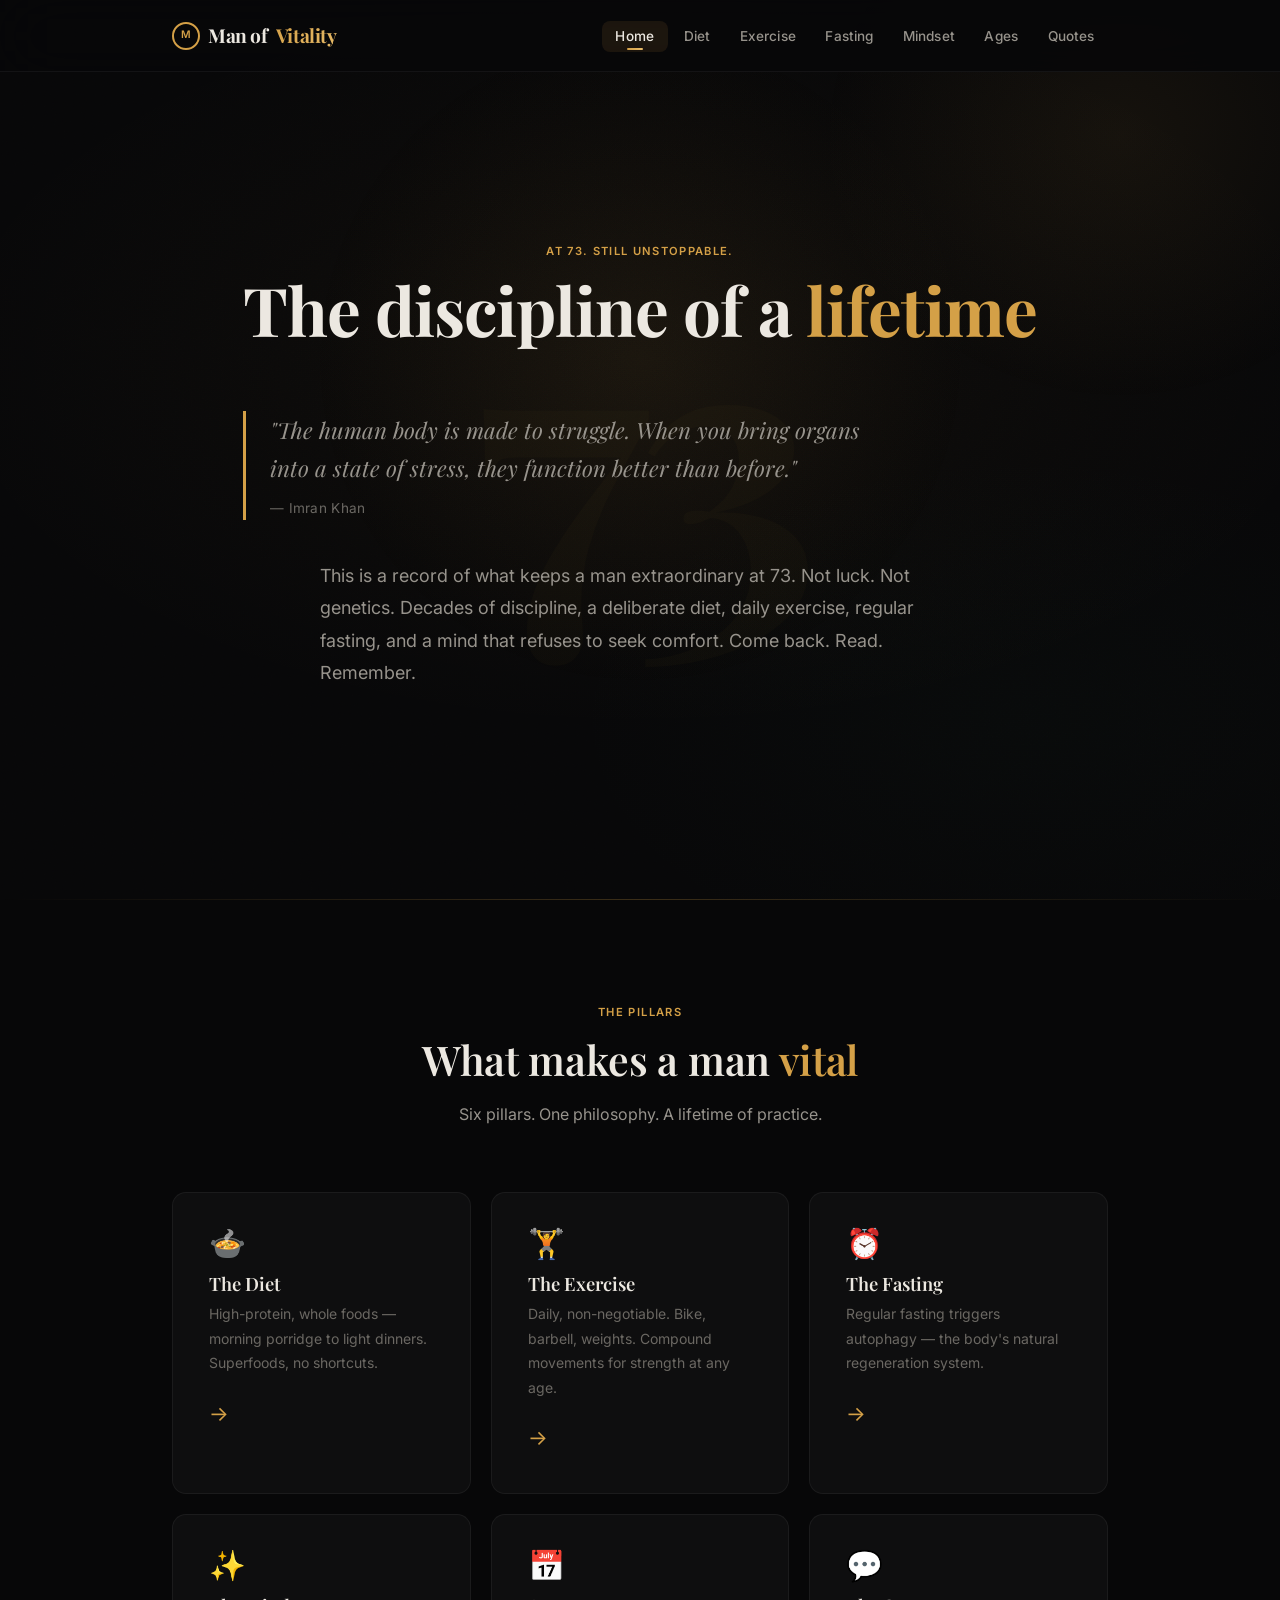
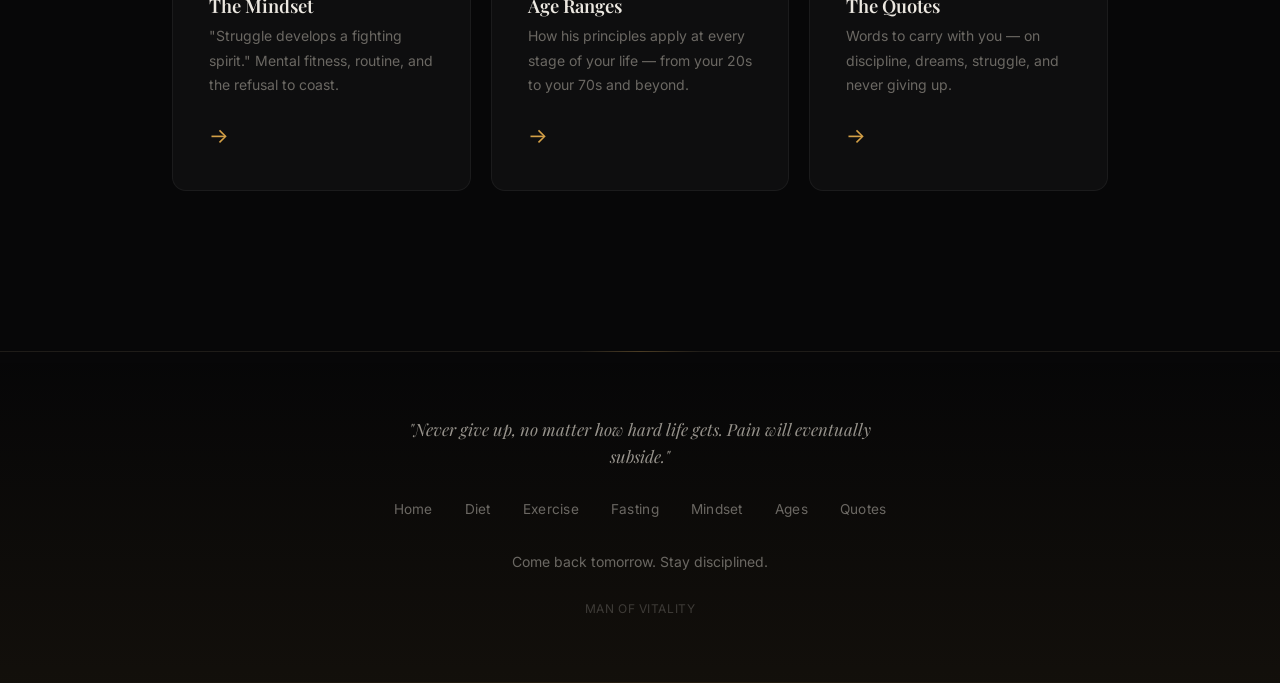
==== index.html @ 4207f49b "Add files via upload" ====
<!DOCTYPE html>
<html lang="en">
<head>
  <meta charset="UTF-8">
  <meta name="viewport" content="width=device-width, initial-scale=1.0">
  <title>Man of Vitality — Discipline, Health & Mindset</title>
  <meta name="description" content="The lifestyle, discipline, diet, and mindset of Imran Khan at 73 — a daily reminder of what it means to live with purpose.">
  <link rel="preconnect" href="https://fonts.googleapis.com">
  <link rel="preconnect" href="https://fonts.gstatic.com" crossorigin>
  <link href="https://fonts.googleapis.com/css2?family=Inter:wght@400;500;600&family=Playfair+Display:ital,wght@0,600;0,700;1,600&display=swap" rel="stylesheet">
  <link rel="stylesheet" href="styles.css">
</head>
<body>

  <header class="header">
    <nav class="nav">
      <a href="index.html" class="nav-logo">
        <span class="logo-mark">M</span>
        Man of <span class="accent">Vitality</span>
      </a>
      <input type="checkbox" id="nav-toggle" class="nav-toggle">
      <label for="nav-toggle" class="nav-toggle-label" aria-label="Toggle navigation">
        <span></span>
      </label>
      <div class="nav-overlay"></div>
      <ul class="nav-links">
        <li><a href="index.html" class="active">Home</a></li>
        <li><a href="diet.html">Diet</a></li>
        <li><a href="exercise.html">Exercise</a></li>
        <li><a href="fasting.html">Fasting</a></li>
        <li><a href="mindset.html">Mindset</a></li>
        <li><a href="age-ranges.html">Ages</a></li>
        <li><a href="quotes.html">Quotes</a></li>
      </ul>
    </nav>
  </header>

  <section class="hero">
    <div class="hero-watermark">73</div>
    <div class="hero-glow"></div>
    <div class="container">
      <div class="section-header fade-in">
        <span class="section-label">At 73. Still unstoppable.</span>
        <h1>The discipline of a <span class="accent">lifetime</span></h1>
      </div>
      <div class="hero-quote fade-in fade-in-delay-1">
        "The human body is made to struggle. When you bring organs into a state of stress, they function better than before."
        <cite>— Imran Khan</cite>
      </div>
      <p class="lead fade-in fade-in-delay-2" style="margin:0 auto;">
        This is a record of what keeps a man extraordinary at 73. Not luck. Not genetics.
        Decades of discipline, a deliberate diet, daily exercise, regular fasting, and a mind
        that refuses to seek comfort. Come back. Read. Remember.
      </p>
    </div>
  </section>

  <section class="section">
    <div class="container">
      <div class="section-header reveal">
        <span class="section-label">The Pillars</span>
        <h2>What makes a man <span class="accent">vital</span></h2>
        <p>Six pillars. One philosophy. A lifetime of practice.</p>
      </div>

      <div class="card-grid">
        <a href="diet.html" class="nav-card reveal">
          <div class="card-icon">&#127858;</div>
          <h3>The Diet</h3>
          <p>High-protein, whole foods — morning porridge to light dinners. Superfoods, no shortcuts.</p>
          <span class="arrow">&rarr;</span>
        </a>
        <a href="exercise.html" class="nav-card reveal">
          <div class="card-icon">&#127947;</div>
          <h3>The Exercise</h3>
          <p>Daily, non-negotiable. Bike, barbell, weights. Compound movements for strength at any age.</p>
          <span class="arrow">&rarr;</span>
        </a>
        <a href="fasting.html" class="nav-card reveal">
          <div class="card-icon">&#9200;</div>
          <h3>The Fasting</h3>
          <p>Regular fasting triggers autophagy — the body's natural regeneration system.</p>
          <span class="arrow">&rarr;</span>
        </a>
        <a href="mindset.html" class="nav-card reveal">
          <div class="card-icon">&#10024;</div>
          <h3>The Mindset</h3>
          <p>"Struggle develops a fighting spirit." Mental fitness, routine, and the refusal to coast.</p>
          <span class="arrow">&rarr;</span>
        </a>
        <a href="age-ranges.html" class="nav-card reveal">
          <div class="card-icon">&#128197;</div>
          <h3>Age Ranges</h3>
          <p>How his principles apply at every stage of your life — from your 20s to your 70s and beyond.</p>
          <span class="arrow">&rarr;</span>
        </a>
        <a href="quotes.html" class="nav-card reveal">
          <div class="card-icon">&#128172;</div>
          <h3>The Quotes</h3>
          <p>Words to carry with you — on discipline, dreams, struggle, and never giving up.</p>
          <span class="arrow">&rarr;</span>
        </a>
      </div>
    </div>
  </section>

  <footer class="footer">
    <div class="container">
      <p class="footer-quote">"Never give up, no matter how hard life gets. Pain will eventually subside."</p>
      <div class="footer-nav">
        <a href="index.html">Home</a>
        <a href="diet.html">Diet</a>
        <a href="exercise.html">Exercise</a>
        <a href="fasting.html">Fasting</a>
        <a href="mindset.html">Mindset</a>
        <a href="age-ranges.html">Ages</a>
        <a href="quotes.html">Quotes</a>
      </div>
      <p>Come back tomorrow. Stay disciplined.</p>
      <p class="footer-motto">Man of Vitality</p>
    </div>
  </footer>

  <script>
    const observer = new IntersectionObserver((entries) => {
      entries.forEach(entry => {
        if (entry.isIntersecting) {
          entry.target.classList.add('visible');
        }
      });
    }, { threshold: 0.1 });

    document.querySelectorAll('.reveal, .reveal-left, .reveal-right').forEach(el => observer.observe(el));
  </script>
</body>
</html>
---- styles.css ----
*,
*::before,
*::after {
  box-sizing: border-box;
  margin: 0;
  padding: 0;
}

:root {
  --bg: #070708;
  --bg-alt: #0b0b0d;
  --bg-alt-2: #0e0e12;
  --surface: rgba(255, 255, 255, 0.03);
  --surface-hover: rgba(255, 255, 255, 0.06);
  --surface-active: rgba(255, 255, 255, 0.09);
  --text: #ece8e1;
  --text-secondary: #97938c;
  --text-muted: #6b6863;
  --accent: #d4a047;
  --accent-light: #e8bc6a;
  --accent-grad-1: #d4a047;
  --accent-grad-2: #e8bc6a;
  --accent-dim: rgba(212, 160, 71, 0.1);
  --accent-dim-2: rgba(212, 160, 71, 0.06);
  --accent-glow: rgba(212, 160, 71, 0.07);
  --accent-line: rgba(212, 160, 71, 0.25);
  --green: #2d6a4f;
  --green-dim: rgba(45, 106, 79, 0.12);
  --green-line: rgba(45, 106, 79, 0.2);
  --red: #b04242;
  --red-dim: rgba(176, 66, 66, 0.12);
  --border: rgba(255, 255, 255, 0.05);
  --border-hover: rgba(255, 255, 255, 0.09);
  --radius-sm: 8px;
  --radius: 14px;
  --radius-lg: 20px;
  --shadow-sm: 0 1px 3px rgba(0, 0, 0, 0.3);
  --shadow: 0 4px 24px rgba(0, 0, 0, 0.4);
  --shadow-lg: 0 12px 48px rgba(0, 0, 0, 0.6);
  --font-heading: 'Playfair Display', Georgia, 'Times New Roman', serif;
  --font-body: 'Inter', -apple-system, BlinkMacSystemFont, 'Segoe UI', Roboto, sans-serif;
  --max-width: 1000px;
  --nav-height: 72px;
}

html {
  scroll-behavior: smooth;
  -webkit-text-size-adjust: 100%;
}

body {
  font-family: var(--font-body);
  background: var(--bg);
  color: var(--text);
  line-height: 1.75;
  -webkit-font-smoothing: antialiased;
  -moz-osx-font-smoothing: grayscale;
  min-height: 100vh;
  position: relative;
}

body::before {
  content: '';
  position: fixed;
  inset: 0;
  z-index: -2;
  background:
    radial-gradient(ellipse 80% 60% at 50% 40%, rgba(212, 160, 71, 0.04) 0%, transparent 70%),
    radial-gradient(ellipse 60% 50% at 80% 80%, rgba(45, 106, 79, 0.03) 0%, transparent 60%),
    var(--bg);
  pointer-events: none;
}

body::after {
  content: '';
  position: fixed;
  inset: 0;
  z-index: -1;
  opacity: 0.3;
  background-image: url("data:image/svg+xml,%3Csvg viewBox='0 0 256 256' xmlns='http://www.w3.org/2000/svg'%3E%3Cfilter id='n'%3E%3CfeTurbulence type='fractalNoise' baseFrequency='0.9' numOctaves='4' stitchTiles='stitch'/%3E%3C/filter%3E%3Crect width='100%25' height='100%25' filter='url(%23n)'/%3E%3C/svg%3E");
  background-repeat: repeat;
  background-size: 256px 256px;
  pointer-events: none;
  mix-blend-mode: overlay;
}

::selection {
  background: var(--accent);
  color: #070708;
}

.container {
  max-width: var(--max-width);
  margin: 0 auto;
  padding: 0 2rem;
}

/* ============================================
   TYPOGRAPHY
   ============================================ */
h1 {
  font-family: var(--font-heading);
  font-size: clamp(2.6rem, 5.5vw, 4.2rem);
  font-weight: 700;
  line-height: 1.1;
  letter-spacing: -0.015em;
}

h1 .accent {
  color: var(--accent);
}

h2 {
  font-family: var(--font-heading);
  font-size: clamp(1.8rem, 3.2vw, 2.6rem);
  font-weight: 600;
  line-height: 1.2;
  letter-spacing: -0.008em;
}

h2 .accent {
  color: var(--accent);
}

h3 {
  font-family: var(--font-heading);
  font-size: clamp(1.15rem, 1.6vw, 1.4rem);
  font-weight: 600;
  line-height: 1.3;
}

p {
  font-size: 1.05rem;
  color: var(--text-secondary);
  line-height: 1.75;
}

.lead {
  font-size: 1.125rem;
  color: var(--text-secondary);
  max-width: 640px;
  line-height: 1.8;
}

.section-label {
  display: inline-block;
  font-family: var(--font-body);
  font-size: 0.7rem;
  font-weight: 600;
  text-transform: uppercase;
  letter-spacing: 0.12em;
  color: var(--accent);
  margin-bottom: 0.75rem;
}

.gradient-text {
  background: linear-gradient(135deg, var(--accent-grad-1), var(--accent-grad-2));
  -webkit-background-clip: text;
  -webkit-text-fill-color: transparent;
  background-clip: text;
}

/* ============================================
   HEADER / NAVIGATION
   ============================================ */
.header {
  position: fixed;
  top: 0;
  left: 0;
  right: 0;
  z-index: 100;
  background: rgba(7, 7, 8, 0.88);
  backdrop-filter: blur(32px);
  -webkit-backdrop-filter: blur(32px);
  border-bottom: 1px solid var(--border);
  height: var(--nav-height);
}

.nav {
  display: flex;
  align-items: center;
  justify-content: space-between;
  height: 100%;
  max-width: var(--max-width);
  margin: 0 auto;
  padding: 0 2rem;
}

.nav-logo {
  font-family: var(--font-heading);
  font-size: 1.2rem;
  font-weight: 700;
  color: var(--text);
  letter-spacing: -0.02em;
  text-decoration: none;
  display: flex;
  align-items: center;
  gap: 0.5rem;
}

.nav-logo .logo-mark {
  width: 28px;
  height: 28px;
  border: 2px solid var(--accent);
  border-radius: 50%;
  display: inline-flex;
  align-items: center;
  justify-content: center;
  font-size: 0.65rem;
  font-family: var(--font-body);
  color: var(--accent);
  font-weight: 600;
  letter-spacing: 0.02em;
  flex-shrink: 0;
}

.nav-logo .accent {
  background: linear-gradient(135deg, var(--accent-grad-1), var(--accent-grad-2));
  -webkit-background-clip: text;
  -webkit-text-fill-color: transparent;
  background-clip: text;
}

.nav-links {
  display: flex;
  gap: 0.15rem;
  list-style: none;
  align-items: center;
}

.nav-links a {
  font-size: 0.85rem;
  color: var(--text-secondary);
  font-weight: 500;
  text-decoration: none;
  transition: all 0.25s ease;
  padding: 0.45rem 0.85rem;
  border-radius: var(--radius-sm);
  letter-spacing: 0.01em;
  position: relative;
}

.nav-links a:hover {
  color: var(--text);
  background: var(--surface);
}

.nav-links a.active {
  color: var(--text);
  background: var(--accent-dim);
}

.nav-links a.active::after {
  content: '';
  position: absolute;
  bottom: 2px;
  left: 50%;
  transform: translateX(-50%);
  width: 16px;
  height: 2px;
  background: linear-gradient(90deg, var(--accent-grad-1), var(--accent-grad-2));
  border-radius: 2px;
}

/* Mobile nav */
.nav-toggle {
  display: none;
}

.nav-toggle-label {
  display: none;
  cursor: pointer;
  padding: 0.4rem;
  z-index: 101;
  user-select: none;
  border-radius: var(--radius-sm);
  transition: background 0.2s;
}

.nav-toggle-label:hover {
  background: var(--surface);
}

.nav-toggle-label span,
.nav-toggle-label span::before,
.nav-toggle-label span::after {
  display: block;
  width: 22px;
  height: 2px;
  background: var(--text);
  border-radius: 2px;
  transition: all 0.3s ease;
  position: relative;
}

.nav-toggle-label span::before,
.nav-toggle-label span::after {
  content: '';
  position: absolute;
  left: 0;
}

.nav-toggle-label span::before {
  top: -7px;
}

.nav-toggle-label span::after {
  top: 7px;
}

.nav-toggle:checked ~ .nav-toggle-label span {
  background: transparent;
}

.nav-toggle:checked ~ .nav-toggle-label span::before {
  top: 0;
  transform: rotate(45deg);
}

.nav-toggle:checked ~ .nav-toggle-label span::after {
  top: 0;
  transform: rotate(-45deg);
}

/* ============================================
   HERO SECTION
   ============================================ */
.hero {
  min-height: 100vh;
  display: flex;
  flex-direction: column;
  justify-content: center;
  padding: calc(var(--nav-height) + 2rem) 0 5rem;
  position: relative;
  overflow: hidden;
}

.hero > .container {
  position: relative;
  z-index: 1;
}

.hero::before {
  content: '';
  position: absolute;
  top: -20%;
  right: -15%;
  width: 55%;
  height: 70%;
  background: radial-gradient(ellipse, var(--accent-glow) 0%, transparent 60%);
  pointer-events: none;
}

.hero-glow {
  position: absolute;
  top: 40%;
  left: 50%;
  transform: translate(-50%, -50%);
  width: 80vmin;
  height: 80vmin;
  background: radial-gradient(circle, rgba(212, 160, 71, 0.06) 0%, transparent 65%);
  pointer-events: none;
  z-index: 0;
}

.hero-watermark {
  position: absolute;
  top: 50%;
  left: 50%;
  transform: translate(-50%, -50%);
  font-family: var(--font-heading);
  font-size: clamp(12rem, 30vw, 28rem);
  font-weight: 700;
  color: rgba(212, 160, 71, 0.025);
  pointer-events: none;
  z-index: 0;
  line-height: 1;
  user-select: none;
  letter-spacing: -0.04em;
}

.hero::after {
  content: '';
  position: absolute;
  bottom: 0;
  left: 0;
  right: 0;
  height: 1px;
  background: linear-gradient(90deg, transparent, var(--accent-line), transparent);
  pointer-events: none;
}

.hero-subtitle {
  font-family: var(--font-body);
  font-size: 0.9rem;
  color: var(--accent);
  font-weight: 500;
  letter-spacing: 0.06em;
  text-transform: uppercase;
  margin-bottom: 1.5rem;
}

.hero-title {
  margin-bottom: 2rem;
}

.hero-quote {
  font-family: var(--font-heading);
  font-size: clamp(1.1rem, 2vw, 1.4rem);
  color: var(--text-secondary);
  line-height: 1.7;
  max-width: 620px;
  margin-bottom: 2.5rem;
  padding-left: 1.5rem;
  border-left: 3px solid var(--accent);
  font-style: italic;
}

.hero-quote cite {
  display: block;
  margin-top: 0.6rem;
  font-family: var(--font-body);
  font-size: 0.85rem;
  color: var(--text-muted);
  font-style: normal;
  font-weight: 400;
  letter-spacing: 0.02em;
}

/* ============================================
   SECTION LAYOUT
   ============================================ */
.section {
  padding: 6rem 0;
  position: relative;
}

.section-alt {
  background: var(--bg-alt);
  border-top: 1px solid var(--border);
  border-bottom: 1px solid var(--border);
}

.section-header {
  text-align: center;
  margin-bottom: 4rem;
}

.section-header h2 {
  margin-bottom: 1rem;
}

.section-header p {
  max-width: 560px;
  margin: 0 auto;
  font-size: 1rem;
}

/* Ornamental divider */
.ornament {
  display: flex;
  align-items: center;
  justify-content: center;
  gap: 1rem;
  margin: 2.5rem 0;
  user-select: none;
}

.ornament-line {
  width: 60px;
  height: 1px;
  background: linear-gradient(90deg, transparent, var(--accent-line), transparent);
}

.ornament-diamond {
  width: 8px;
  height: 8px;
  background: var(--accent);
  transform: rotate(45deg);
  opacity: 0.4;
}

/* ============================================
   CARDS
   ============================================ */
.card {
  background: var(--surface);
  border: 1px solid var(--border);
  border-radius: var(--radius);
  padding: 2.25rem;
  transition: all 0.4s cubic-bezier(0.25, 0.46, 0.45, 0.94);
  position: relative;
}

.card::after {
  content: '';
  position: absolute;
  inset: -1px;
  border-radius: var(--radius);
  background: linear-gradient(135deg, var(--accent-dim-2), transparent, var(--border-hover));
  opacity: 0;
  transition: opacity 0.4s ease;
  pointer-events: none;
  z-index: -1;
}

.card:hover {
  background: var(--surface-hover);
  border-color: var(--border-hover);
  transform: translateY(-4px) perspective(800px) rotateX(1deg);
  box-shadow: var(--shadow-lg);
}

.card:hover::after {
  opacity: 1;
}

.card-icon {
  font-size: 2.25rem;
  margin-bottom: 1.25rem;
  line-height: 1;
}

.card h3 {
  margin-bottom: 0.6rem;
}

.card p {
  font-size: 0.925rem;
  color: var(--text-secondary);
  margin-bottom: 0;
  line-height: 1.65;
}

.card-grid {
  display: grid;
  grid-template-columns: repeat(auto-fit, minmax(280px, 1fr));
  gap: 1.25rem;
}

/* ============================================
   NAVIGATION CARDS (Home)
   ============================================ */
.nav-card {
  background: var(--surface);
  border: 1px solid var(--border);
  border-radius: var(--radius);
  padding: 2.25rem;
  text-decoration: none;
  color: var(--text);
  transition: all 0.45s cubic-bezier(0.25, 0.46, 0.45, 0.94);
  display: flex;
  flex-direction: column;
  position: relative;
  overflow: hidden;
}

.nav-card::before {
  content: '';
  position: absolute;
  inset: 0;
  background: linear-gradient(135deg, var(--accent-dim) 0%, transparent 50%);
  opacity: 0;
  transition: opacity 0.4s ease;
}

.nav-card::after {
  content: '';
  position: absolute;
  top: 0;
  left: 0;
  right: 0;
  height: 3px;
  background: linear-gradient(90deg, var(--accent-grad-1), var(--accent-grad-2));
  transform: scaleX(0);
  transform-origin: left;
  transition: transform 0.5s cubic-bezier(0.25, 0.46, 0.45, 0.94);
}

.nav-card:hover::before {
  opacity: 1;
}

.nav-card:hover::after {
  transform: scaleX(1);
}

.nav-card:hover {
  border-color: var(--accent-line);
  transform: translateY(-5px) perspective(800px) rotateX(2deg);
  box-shadow: var(--shadow-lg);
}

.nav-card .card-icon,
.nav-card h3,
.nav-card p,
.nav-card .arrow {
  position: relative;
  z-index: 1;
}

.nav-card .card-icon {
  font-size: 1.85rem;
  margin-bottom: 0.85rem;
}

.nav-card h3 {
  font-size: 1.15rem;
  margin-bottom: 0.4rem;
}

.nav-card p {
  font-size: 0.875rem;
  color: var(--text-muted);
  margin-bottom: 0;
}

.nav-card .arrow {
  margin-top: 1.25rem;
  color: var(--accent);
  font-size: 1.3rem;
  transition: transform 0.35s ease;
}

.nav-card:hover .arrow {
  transform: translateX(8px);
}

/* ============================================
   DO'S & DON'TS
   ============================================ */
.dos-donts {
  display: grid;
  grid-template-columns: 1fr 1fr;
  gap: 1.5rem;
  margin-top: 2.5rem;
}

.dos-donts-column {
  background: var(--surface);
  border: 1px solid var(--border);
  border-radius: var(--radius);
  padding: 2rem 2.25rem;
  transition: all 0.3s ease;
}

.dos-donts-column:hover {
  background: var(--surface-hover);
  transform: translateY(-2px);
  box-shadow: var(--shadow);
}

.dos-donts-column.dos {
  border-color: var(--green-line);
}

.dos-donts-column.dos:hover {
  border-color: var(--green);
}

.dos-donts-column.donts {
  border-color: var(--red-dim);
}

.dos-donts-column.donts:hover {
  border-color: var(--red);
}

.dos-donts-header {
  display: flex;
  align-items: center;
  gap: 0.6rem;
  font-family: var(--font-heading);
  font-size: 1.1rem;
  font-weight: 600;
  margin-bottom: 1.25rem;
  padding-bottom: 0.85rem;
  border-bottom: 1px solid var(--border);
}

.dos-donts-header .icon {
  font-size: 1.2rem;
  width: 28px;
  height: 28px;
  border-radius: 50%;
  display: inline-flex;
  align-items: center;
  justify-content: center;
  flex-shrink: 0;
}

.dos-donts-column.dos .dos-donts-header .icon {
  background: var(--green-dim);
  color: #4ade80;
}

.dos-donts-column.donts .dos-donts-header .icon {
  background: var(--red-dim);
  color: #f87171;
}

.dos-donts-list {
  list-style: none;
}

.dos-donts-list li {
  display: flex;
  align-items: flex-start;
  gap: 0.75rem;
  padding: 0.6rem 0;
  font-size: 0.925rem;
  color: var(--text-secondary);
  line-height: 1.5;
  border-bottom: 1px solid rgba(255, 255, 255, 0.025);
}

.dos-donts-list li:last-child {
  border-bottom: none;
}

.dos-donts-list .mark {
  flex-shrink: 0;
  width: 22px;
  height: 22px;
  border-radius: 50%;
  display: inline-flex;
  align-items: center;
  justify-content: center;
  font-size: 0.7rem;
  margin-top: 0.1rem;
}

.dos-donts-list .mark.check {
  background: var(--green-dim);
  color: #4ade80;
}

.dos-donts-list .mark.cross {
  background: var(--red-dim);
  color: #f87171;
}

/* ============================================
   TIMELINE
   ============================================ */
.timeline {
  position: relative;
  padding-left: 2.25rem;
  margin-top: 2rem;
}

.timeline::before {
  content: '';
  position: absolute;
  left: 7px;
  top: 0.25rem;
  bottom: 0;
  width: 1.5px;
  background: linear-gradient(to bottom, var(--accent-line), var(--accent-dim), transparent);
}

.timeline-item {
  position: relative;
  padding-bottom: 2.5rem;
}

.timeline-item:last-child {
  padding-bottom: 0;
}

.timeline-item::before {
  content: '';
  position: absolute;
  left: -2.25rem;
  top: 0.4rem;
  width: 14px;
  height: 14px;
  border-radius: 50%;
  background: linear-gradient(135deg, var(--accent-grad-1), var(--accent-grad-2));
  border: 3px solid var(--bg);
  box-shadow: 0 0 0 3px var(--accent-dim);
}

.timeline-item h3 {
  margin-bottom: 0.3rem;
}

.timeline-item p {
  font-size: 0.95rem;
}

/* ============================================
   QUOTE CARDS
   ============================================ */
.quote-card {
  background: var(--surface);
  border: 1px solid var(--border);
  border-radius: var(--radius);
  padding: 2.25rem 2.75rem;
  position: relative;
  transition: all 0.35s ease;
  margin-bottom: 1.25rem;
  overflow: hidden;
}

.quote-card::before {
  content: '\201C';
  position: absolute;
  top: 0.75rem;
  left: 1.1rem;
  font-size: 5rem;
  line-height: 1;
  color: var(--accent);
  opacity: 0.08;
  font-family: Georgia, serif;
  pointer-events: none;
  transition: opacity 0.3s;
}

.quote-card:hover {
  background: var(--surface-hover);
  border-color: var(--border-hover);
  transform: translateX(5px);
}

.quote-card:hover::before {
  opacity: 0.15;
}

.quote-card blockquote {
  font-family: var(--font-heading);
  font-size: 1.075rem;
  color: var(--text);
  line-height: 1.7;
  font-style: italic;
}

.quote-card cite {
  display: block;
  margin-top: 0.85rem;
  font-family: var(--font-body);
  font-size: 0.85rem;
  color: var(--accent);
  font-style: normal;
  font-weight: 500;
  letter-spacing: 0.02em;
}

/* Alternating quote card */
.quote-card-alt {
  text-align: right;
  padding: 2.25rem 3rem 2.25rem 2.25rem;
}

.quote-card-alt::before {
  left: auto;
  right: 1.1rem;
}

.quote-card-alt:hover {
  transform: translateX(-5px);
}

/* Quote category badge */
.quote-badge {
  display: inline-block;
  font-size: 0.6rem;
  font-weight: 600;
  text-transform: uppercase;
  letter-spacing: 0.1em;
  padding: 0.2rem 0.7rem;
  border-radius: 100px;
  margin-bottom: 0.75rem;
  color: var(--accent);
  background: var(--accent-dim);
}

.quote-badge.discipline {
  background: var(--accent-dim);
  color: var(--accent);
}

.quote-badge.struggle {
  background: var(--green-dim);
  color: #4ade80;
}

.quote-badge.dreams {
  background: rgba(147, 51, 234, 0.12);
  color: #a78bfa;
}

.quote-badge.success {
  background: rgba(59, 130, 246, 0.12);
  color: #93c5fd;
}

/* ============================================
   FEATURED QUOTE
   ============================================ */
.featured-quote {
  background: linear-gradient(135deg, var(--surface) 0%, var(--accent-dim) 100%);
  border: 1px solid var(--accent-line);
  border-radius: var(--radius-lg);
  padding: 3rem 3.5rem;
  text-align: center;
  position: relative;
  overflow: hidden;
}

.featured-quote::before {
  content: '\201C';
  font-size: 8rem;
  color: var(--accent);
  opacity: 0.06;
  position: absolute;
  top: -0.5rem;
  left: 1rem;
  font-family: Georgia, serif;
  line-height: 1;
  pointer-events: none;
}

.featured-quote blockquote {
  font-family: var(--font-heading);
  font-size: 1.35rem;
  color: var(--text);
  line-height: 1.7;
  font-style: italic;
  max-width: 640px;
  margin: 0 auto;
}

.featured-quote cite {
  display: block;
  margin-top: 1.25rem;
  font-family: var(--font-body);
  font-size: 0.9rem;
  color: var(--accent-light);
  font-style: normal;
  font-weight: 500;
  letter-spacing: 0.03em;
}

/* ============================================
   AGE CARDS
   ============================================ */
.age-card {
  display: grid;
  grid-template-columns: 110px 1fr;
  gap: 2rem;
  background: var(--surface);
  border: 1px solid var(--border);
  border-radius: var(--radius-lg);
  padding: 2.25rem 2.5rem;
  margin-bottom: 1.25rem;
  transition: all 0.35s ease;
  position: relative;
  overflow: hidden;
}

.age-card:hover {
  background: var(--surface-hover);
  border-color: var(--border-hover);
  transform: translateX(5px);
  box-shadow: var(--shadow);
}

.age-card:last-child {
  border-color: var(--accent-line);
  background: linear-gradient(135deg, var(--surface) 0%, var(--accent-dim) 100%);
}

.age-card:last-child:hover {
  border-color: var(--accent);
}

.age-range {
  text-align: center;
  padding-right: 2rem;
  border-right: 1px solid var(--border);
  display: flex;
  flex-direction: column;
  align-items: center;
  justify-content: center;
}

.age-range .age-num {
  font-size: 0.6rem;
  font-weight: 600;
  text-transform: uppercase;
  letter-spacing: 0.1em;
  color: var(--accent);
  margin-bottom: 0.35rem;
  opacity: 0.6;
}

.age-range .age {
  font-family: var(--font-heading);
  font-size: 2rem;
  font-weight: 700;
  color: var(--accent);
  line-height: 1.1;
}

.age-range .age-label {
  font-size: 0.65rem;
  text-transform: uppercase;
  letter-spacing: 0.1em;
  color: var(--text-muted);
  margin-top: 0.25rem;
  font-weight: 500;
}

.age-card:last-child .age-range .age {
  font-size: 2.4rem;
  background: linear-gradient(135deg, var(--accent-grad-1), var(--accent-grad-2));
  -webkit-background-clip: text;
  -webkit-text-fill-color: transparent;
  background-clip: text;
}

.age-content h3 {
  margin-bottom: 0.75rem;
}

.age-content h3 .accent {
  color: var(--accent);
}

.age-details {
  display: grid;
  grid-template-columns: 1fr 1fr;
  gap: 0.75rem 1.5rem;
  margin-top: 0.75rem;
}

.age-details .detail {
  display: flex;
  flex-direction: column;
}

.age-details .detail-label {
  font-size: 0.6rem;
  text-transform: uppercase;
  letter-spacing: 0.1em;
  color: var(--accent);
  font-weight: 600;
  margin-bottom: 0.15rem;
}

.age-details .detail-value {
  font-size: 0.9rem;
  color: var(--text-secondary);
  line-height: 1.5;
}

.age-card:last-child .detail-value {
  color: var(--text);
}

.age-card:last-child .detail-label {
  color: var(--accent-light);
}

/* ============================================
   PAGE HEADER (Subpages)
   ============================================ */
.page-header {
  padding: calc(var(--nav-height) + 5rem) 0 2.5rem;
  text-align: center;
  position: relative;
}

.page-header::after {
  content: '';
  position: absolute;
  bottom: 0;
  left: 50%;
  transform: translateX(-50%);
  width: 60px;
  height: 2px;
  background: linear-gradient(90deg, transparent, var(--accent), transparent);
}

.page-header h1 {
  margin-bottom: 1.25rem;
}

.page-header .breadcrumb {
  font-size: 0.78rem;
  color: var(--text-muted);
  margin-bottom: 0.75rem;
  letter-spacing: 0.03em;
}

.page-header .breadcrumb a {
  color: var(--text-muted);
  text-decoration: none;
  transition: color 0.25s;
}

.page-header .breadcrumb a:hover {
  color: var(--accent);
}

.page-header .lead {
  margin: 0 auto;
}

/* ============================================
   CONTENT SECTIONS
   ============================================ */
.content-section {
  padding: 3rem 0;
}

.content-section + .content-section {
  border-top: 1px solid var(--border);
}

.content-section h2 {
  margin-bottom: 1rem;
}

/* ============================================
   MEAL PLAN
   ============================================ */
.meal-plan {
  display: grid;
  gap: 0.75rem;
  margin-top: 1.5rem;
}

.meal-item {
  display: grid;
  grid-template-columns: 90px 1fr;
  gap: 1.25rem;
  background: var(--surface);
  border: 1px solid var(--border);
  border-radius: var(--radius);
  padding: 1.25rem 1.5rem;
  transition: all 0.3s ease;
  align-items: center;
}

.meal-item:hover {
  background: var(--surface-hover);
  border-color: var(--border-hover);
}

.meal-time {
  font-size: 0.85rem;
  font-weight: 600;
  color: var(--accent);
  letter-spacing: 0.02em;
  font-family: var(--font-heading);
}

.meal-detail h4 {
  font-size: 0.95rem;
  font-weight: 600;
  color: var(--text);
  margin-bottom: 0.15rem;
}

.meal-detail p {
  font-size: 0.85rem;
  color: var(--text-muted);
  margin-bottom: 0;
}

/* ============================================
   WEEKLY SCHEDULE
   ============================================ */
.schedule-grid {
  display: grid;
  grid-template-columns: 1fr 1fr;
  gap: 0.75rem;
  margin-top: 1.5rem;
}

.schedule-day {
  background: var(--surface);
  border: 1px solid var(--border);
  border-radius: var(--radius);
  padding: 1.25rem 1.5rem;
  transition: all 0.3s ease;
}

.schedule-day:hover {
  background: var(--surface-hover);
  border-color: var(--border-hover);
}

.schedule-day .day {
  font-size: 0.7rem;
  font-weight: 600;
  text-transform: uppercase;
  letter-spacing: 0.08em;
  color: var(--accent);
  margin-bottom: 0.3rem;
}

.schedule-day .activity {
  font-size: 0.9rem;
  color: var(--text);
  line-height: 1.4;
}

.schedule-day .activity .light {
  color: var(--text-muted);
  font-size: 0.85rem;
}

/* ============================================
   BENEFITS GRID (Exercise)
   ============================================ */
.benefits-grid {
  display: grid;
  grid-template-columns: 1fr 1fr;
  gap: 1rem;
  margin-top: 1.5rem;
}

.benefit-card {
  background: var(--surface);
  border: 1px solid var(--border);
  border-radius: var(--radius);
  padding: 1.5rem;
  transition: all 0.3s ease;
  text-align: center;
}

.benefit-card:hover {
  background: var(--surface-hover);
  border-color: var(--border-hover);
  transform: translateY(-2px);
  box-shadow: var(--shadow);
}

.benefit-card .benefit-icon {
  font-size: 1.75rem;
  margin-bottom: 0.6rem;
}

.benefit-card h4 {
  font-size: 0.95rem;
  font-weight: 600;
  color: var(--text);
  margin-bottom: 0.3rem;
}

.benefit-card p {
  font-size: 0.85rem;
  color: var(--text-muted);
  margin-bottom: 0;
  line-height: 1.5;
}

/* ============================================
   AUTOPHAGY TIMELINE (Fasting)
   ============================================ */
.autophagy-timeline {
  display: grid;
  grid-template-columns: 1fr 1fr;
  gap: 1rem;
  margin-top: 1.5rem;
}

.fasting-stage {
  background: var(--surface);
  border: 1px solid var(--border);
  border-radius: var(--radius);
  padding: 1.5rem;
  text-align: center;
  transition: all 0.3s ease;
}

.fasting-stage:hover {
  background: var(--surface-hover);
  border-color: var(--border-hover);
  transform: translateY(-2px);
}

.fasting-stage .stage-hours {
  font-family: var(--font-heading);
  font-size: 1.5rem;
  font-weight: 700;
  color: var(--accent);
  line-height: 1.2;
}

.fasting-stage .stage-label {
  font-size: 0.65rem;
  text-transform: uppercase;
  letter-spacing: 0.08em;
  color: var(--text-muted);
  margin-bottom: 0.5rem;
}

.fasting-stage .stage-desc {
  font-size: 0.85rem;
  color: var(--text-secondary);
  line-height: 1.5;
  margin-bottom: 0;
}

/* ============================================
   DAILY ROUTINE TABLE (Mindset)
   ============================================ */
.routine-grid {
  display: grid;
  gap: 0.6rem;
  margin-top: 1.5rem;
}

.routine-item {
  display: grid;
  grid-template-columns: 80px 1fr;
  gap: 1rem;
  background: var(--surface);
  border: 1px solid var(--border);
  border-radius: var(--radius-sm);
  padding: 0.9rem 1.25rem;
  align-items: center;
  transition: all 0.3s ease;
}

.routine-item:hover {
  background: var(--surface-hover);
  border-color: var(--border-hover);
}

.routine-item .routine-time {
  font-size: 0.8rem;
  font-weight: 600;
  color: var(--accent);
  font-family: var(--font-heading);
}

.routine-item .routine-activity {
  font-size: 0.9rem;
  color: var(--text);
}

.routine-item .routine-activity .light {
  color: var(--text-muted);
  font-size: 0.85rem;
}

/* ============================================
   MENTAL EXERCISES
   ============================================ */
.exercise-grid {
  display: grid;
  grid-template-columns: 1fr 1fr;
  gap: 1rem;
  margin-top: 1.5rem;
}

.exercise-card {
  background: var(--surface);
  border: 1px solid var(--border);
  border-radius: var(--radius);
  padding: 1.5rem;
  transition: all 0.3s ease;
  display: flex;
  flex-direction: column;
}

.exercise-card:hover {
  background: var(--surface-hover);
  border-color: var(--border-hover);
  transform: translateY(-2px);
}

.exercise-card .ex-num {
  font-family: var(--font-heading);
  font-size: 0.8rem;
  font-weight: 700;
  color: var(--accent);
  margin-bottom: 0.4rem;
  opacity: 0.6;
}

.exercise-card h4 {
  font-size: 0.95rem;
  font-weight: 600;
  color: var(--text);
  margin-bottom: 0.3rem;
}

.exercise-card p {
  font-size: 0.85rem;
  color: var(--text-muted);
  margin-bottom: 0;
  line-height: 1.5;
}

/* ============================================
   SELF ASSESSMENT (Age Ranges)
   ============================================ */
.assessment-grid {
  display: grid;
  grid-template-columns: 1fr 1fr 1fr;
  gap: 1rem;
  margin-top: 1.5rem;
}

.assess-item {
  background: var(--surface);
  border: 1px solid var(--border);
  border-radius: var(--radius);
  padding: 1.5rem;
  text-align: center;
  transition: all 0.3s ease;
}

.assess-item:hover {
  background: var(--surface-hover);
  border-color: var(--border-hover);
}

.assess-item .assess-icon {
  font-size: 1.5rem;
  margin-bottom: 0.5rem;
}

.assess-item h4 {
  font-size: 0.9rem;
  font-weight: 600;
  color: var(--text);
  margin-bottom: 0.25rem;
}

.assess-item p {
  font-size: 0.8rem;
  color: var(--text-muted);
  margin-bottom: 0;
  line-height: 1.4;
}

/* ============================================
   START HERE (Home)
   ============================================ */
.start-here {
  background: linear-gradient(135deg, var(--surface) 0%, var(--accent-dim) 100%);
  border: 1px solid var(--accent-line);
  border-radius: var(--radius-lg);
  padding: 2.5rem 3rem;
  margin-bottom: 3rem;
  position: relative;
  overflow: hidden;
}

.start-here::before {
  content: '';
  position: absolute;
  top: -50%;
  right: -20%;
  width: 40%;
  height: 200%;
  background: radial-gradient(ellipse, var(--accent-glow) 0%, transparent 70%);
  pointer-events: none;
}

.start-here h3 {
  margin-bottom: 0.75rem;
  position: relative;
}

.start-here p {
  font-size: 0.925rem;
  color: var(--text-secondary);
  max-width: 640px;
  margin-bottom: 0.5rem;
  position: relative;
  line-height: 1.6;
}

.start-here p:last-child {
  margin-bottom: 0;
}

.start-here .start-list {
  list-style: none;
  display: flex;
  flex-wrap: wrap;
  gap: 0.5rem;
  margin-top: 1rem;
  position: relative;
}

.start-here .start-list li {
  font-size: 0.85rem;
  color: var(--text-secondary);
  background: var(--surface);
  border: 1px solid var(--border);
  border-radius: 100px;
  padding: 0.35rem 1rem;
  transition: all 0.25s;
}

.start-here .start-list li:hover {
  background: var(--surface-hover);
  color: var(--text);
  border-color: var(--accent-line);
}

/* ============================================
   COMMON MISTAKES LIST
   ============================================ */
.mistakes-grid {
  display: grid;
  gap: 0.6rem;
  margin-top: 1.5rem;
}

.mistake-item {
  display: grid;
  grid-template-columns: 24px 1fr;
  gap: 0.75rem;
  background: var(--surface);
  border: 1px solid var(--border);
  border-radius: var(--radius-sm);
  padding: 1rem 1.25rem;
  align-items: flex-start;
  transition: all 0.3s ease;
}

.mistake-item:hover {
  background: var(--surface-hover);
  border-color: var(--border-hover);
}

.mistake-item .mistake-icon {
  color: #f87171;
  font-size: 0.9rem;
  margin-top: 0.1rem;
  text-align: center;
}

.mistake-item .mistake-text {
  font-size: 0.9rem;
  color: var(--text-secondary);
  line-height: 1.5;
}

/* ============================================
   PROTOCOL CARD
   ============================================ */
.protocol-card {
  background: var(--surface);
  border: 1px solid var(--border);
  border-radius: var(--radius);
  padding: 2rem 2.25rem;
  margin-top: 1.5rem;
}

.protocol-card h4 {
  font-size: 1rem;
  font-weight: 600;
  color: var(--text);
  margin-bottom: 0.75rem;
}

.protocol-card p {
  font-size: 0.925rem;
  color: var(--text-secondary);
  line-height: 1.6;
  margin-bottom: 0;
}

.protocol-card ul {
  list-style: none;
  margin-top: 0.75rem;
}

.protocol-card ul li {
  font-size: 0.9rem;
  color: var(--text-secondary);
  padding: 0.35rem 0;
  padding-left: 1.25rem;
  position: relative;
  line-height: 1.5;
}

.protocol-card ul li::before {
  content: '';
  position: absolute;
  left: 0;
  top: 0.75rem;
  width: 5px;
  height: 5px;
  border-radius: 50%;
  background: var(--accent);
  opacity: 0.5;
}

/* ============================================
   FOOTER
   ============================================ */
.footer {
  padding: 4rem 0;
  margin-top: 4rem;
  text-align: center;
  position: relative;
  background: linear-gradient(180deg, transparent 0%, var(--accent-dim-2) 100%);
  border-top: 1px solid var(--border);
}

.footer::before {
  content: '';
  position: absolute;
  top: -1px;
  left: 50%;
  transform: translateX(-50%);
  width: 120px;
  height: 1px;
  background: linear-gradient(90deg, transparent, var(--accent-line), transparent);
}

.footer::after {
  content: '';
  position: absolute;
  bottom: 0;
  left: 0;
  right: 0;
  height: 1px;
  background: linear-gradient(90deg, transparent, var(--accent-dim), transparent);
}

.footer p {
  font-size: 0.875rem;
  color: var(--text-muted);
}

.footer .footer-quote {
  font-family: var(--font-heading);
  font-size: 1.05rem;
  color: var(--text-secondary);
  font-style: italic;
  margin-bottom: 1.25rem;
  max-width: 520px;
  margin-left: auto;
  margin-right: auto;
  line-height: 1.6;
}

.footer-nav {
  display: flex;
  justify-content: center;
  gap: 2rem;
  flex-wrap: wrap;
  margin: 1.75rem 0;
}

.footer-nav a {
  font-size: 0.85rem;
  color: var(--text-muted);
  text-decoration: none;
  transition: color 0.3s;
  letter-spacing: 0.02em;
}

.footer-nav a:hover {
  color: var(--accent);
}

.footer .footer-motto {
  font-size: 0.75rem;
  color: var(--text-muted);
  letter-spacing: 0.05em;
  text-transform: uppercase;
  margin-top: 1.5rem;
  opacity: 0.5;
}

/* ============================================
   ANIMATIONS
   ============================================ */
.fade-in {
  opacity: 0;
  transform: translateY(24px);
  animation: fadeInUp 0.7s ease forwards;
}

.fade-in-delay-1 { animation-delay: 0.12s; }
.fade-in-delay-2 { animation-delay: 0.24s; }
.fade-in-delay-3 { animation-delay: 0.36s; }
.fade-in-delay-4 { animation-delay: 0.48s; }

@keyframes fadeInUp {
  to {
    opacity: 1;
    transform: translateY(0);
  }
}

.reveal {
  opacity: 0;
  transform: translateY(28px);
  transition: all 0.65s cubic-bezier(0.25, 0.46, 0.45, 0.94);
}

.reveal.visible {
  opacity: 1;
  transform: translateY(0);
}

.reveal-left {
  opacity: 0;
  transform: translateX(-30px);
  transition: all 0.65s cubic-bezier(0.25, 0.46, 0.45, 0.94);
}

.reveal-left.visible {
  opacity: 1;
  transform: translateX(0);
}

.reveal-right {
  opacity: 0;
  transform: translateX(30px);
  transition: all 0.65s cubic-bezier(0.25, 0.46, 0.45, 0.94);
}

.reveal-right.visible {
  opacity: 1;
  transform: translateX(0);
}

.reveal-stagger-1 { transition-delay: 0.05s; }
.reveal-stagger-2 { transition-delay: 0.1s; }
.reveal-stagger-3 { transition-delay: 0.15s; }
.reveal-stagger-4 { transition-delay: 0.2s; }

/* ============================================
   UTILITIES
   ============================================ */
.mt-1 { margin-top: 1rem; }
.mt-2 { margin-top: 2rem; }
.mt-3 { margin-top: 3rem; }
.mb-1 { margin-bottom: 1rem; }
.mb-2 { margin-bottom: 2rem; }
.mb-3 { margin-bottom: 3rem; }
.pt-0 { padding-top: 0; }

.divider {
  width: 50px;
  height: 2px;
  background: linear-gradient(90deg, var(--accent-grad-1), var(--accent-grad-2));
  border-radius: 2px;
  margin: 1.75rem 0;
}

.text-center { text-align: center; }
.mx-auto { margin-left: auto; margin-right: auto; }

/* ============================================
   RESPONSIVE - Compact Tablet Nav
   ============================================ */
@media (min-width: 821px) and (max-width: 1024px) {
  .nav-links a {
    padding: 0.4rem 0.55rem;
    font-size: 0.8rem;
  }

  .nav-links {
    gap: 0.1rem;
  }

  .nav-logo {
    font-size: 1.05rem;
  }

  .nav-logo .logo-mark {
    width: 24px;
    height: 24px;
    font-size: 0.55rem;
  }
}

/* ============================================
   RESPONSIVE - Mobile & Tablet
   ============================================ */
@media (max-width: 820px) {
  .nav-links {
    position: fixed;
    top: 0;
    right: -100%;
    width: 75%;
    max-width: 300px;
    height: 100vh;
    background: rgba(7, 7, 8, 0.98);
    backdrop-filter: blur(28px);
    flex-direction: column;
    padding: 5.5rem 2rem 2rem;
    gap: 0.25rem;
    transition: right 0.35s cubic-bezier(0.25, 0.46, 0.45, 0.94);
    border-left: 1px solid var(--border);
    align-items: stretch;
  }

  .nav-links a {
    font-size: 1.05rem;
    padding: 0.8rem 1rem;
    display: block;
  }

  .nav-links a.active::after {
    display: none;
  }

  .nav-toggle-label {
    display: block;
  }

  .nav-toggle:checked ~ .nav-links {
    right: 0;
  }

  .nav-toggle:checked ~ .nav-overlay {
    display: block;
  }

  .nav-overlay {
    display: none;
    position: fixed;
    inset: 0;
    background: rgba(0, 0, 0, 0.6);
    z-index: 99;
  }

  .container {
    padding: 0 1.5rem;
  }

  .hero {
    padding: calc(var(--nav-height) + 1.5rem) 0 3rem;
  }

  .hero-quote {
    padding-left: 1.25rem;
    margin-bottom: 2rem;
  }

  .dos-donts {
    grid-template-columns: 1fr;
    gap: 1rem;
  }

  .section {
    padding: 4rem 0;
  }

  .section-header {
    margin-bottom: 2.5rem;
  }

  .page-header {
    padding: calc(var(--nav-height) + 3.5rem) 0 2rem;
  }

  .card {
    padding: 1.75rem;
  }

  .nav-card {
    padding: 1.75rem;
  }

  .dos-donts-column {
    padding: 1.5rem 1.75rem;
  }

  .featured-quote {
    padding: 2.25rem 1.75rem;
  }

  .quote-card {
    padding: 1.75rem;
  }

  .card-grid {
    gap: 1rem;
  }

  .footer {
    padding: 3rem 0;
  }

  .footer-nav {
    gap: 1.25rem;
  }

  .schedule-grid,
  .benefits-grid,
  .exercise-grid,
  .autophagy-timeline,
  .assessment-grid,
  .age-details {
    grid-template-columns: 1fr;
  }

  .age-card {
    grid-template-columns: 1fr;
    gap: 1rem;
    padding: 1.75rem;
  }

  .age-range {
    padding-right: 0;
    padding-bottom: 1rem;
    border-right: none;
    border-bottom: 1px solid var(--border);
    flex-direction: row;
    gap: 0.75rem;
    justify-content: flex-start;
  }

  .age-range .age {
    font-size: 1.5rem;
  }

  .age-card:last-child .age-range .age {
    font-size: 1.8rem;
  }

  .meal-item {
    grid-template-columns: 70px 1fr;
  }

  .routine-item {
    grid-template-columns: 65px 1fr;
  }

  .start-here {
    padding: 1.75rem;
  }

  .start-here .start-list li {
    font-size: 0.8rem;
    padding: 0.3rem 0.85rem;
  }
}

/* ============================================
   RESPONSIVE - Small Phones
   ============================================ */
@media (max-width: 480px) {
  :root {
    --nav-height: 64px;
  }

  .container {
    padding: 0 1.25rem;
  }

  h1 {
    font-size: clamp(1.8rem, 8vw, 2.3rem);
  }

  h2 {
    font-size: clamp(1.3rem, 5.5vw, 1.6rem);
  }

  p {
    font-size: 0.95rem;
  }

  .lead {
    font-size: 0.975rem;
  }

  .hero-subtitle {
    font-size: 0.75rem;
    margin-bottom: 1rem;
  }

  .hero-title {
    margin-bottom: 1.25rem;
  }

  .hero-quote {
    font-size: 1rem;
    padding-left: 1rem;
    margin-bottom: 1.5rem;
  }

  .card {
    padding: 1.5rem;
  }

  .nav-card {
    padding: 1.5rem;
  }

  .dos-donts-column {
    padding: 1.25rem;
  }

  .quote-card {
    padding: 1.5rem;
  }

  .quote-card blockquote {
    font-size: 0.95rem;
  }

  .featured-quote {
    padding: 1.75rem 1.25rem;
  }

  .featured-quote blockquote {
    font-size: 1.1rem;
  }

  .section {
    padding: 2.5rem 0;
  }

  .section-header {
    margin-bottom: 2rem;
  }

  .timeline {
    padding-left: 1.75rem;
  }

  .timeline-item {
    padding-bottom: 1.5rem;
  }

  .timeline-item h3 {
    font-size: 1.05rem;
  }

  .footer {
    padding: 2.5rem 0;
    margin-top: 2.5rem;
  }

  .footer-nav {
    gap: 0.75rem;
  }

  .footer-nav a {
    font-size: 0.78rem;
  }

  .footer .footer-quote {
    font-size: 0.95rem;
  }

  .content-section {
    padding: 2rem 0;
  }

  .meal-item {
    grid-template-columns: 1fr;
    gap: 0.35rem;
    padding: 1rem 1.25rem;
  }

  .meal-time {
    font-size: 0.75rem;
  }

  .age-card {
    padding: 1.25rem;
  }

  .schedule-day {
    padding: 1rem 1.25rem;
  }

  .benefit-card {
    padding: 1.25rem;
  }

  .fasting-stage {
    padding: 1.25rem;
  }

  .fasting-stage .stage-hours {
    font-size: 1.25rem;
  }

  .routine-item {
    grid-template-columns: 1fr;
    gap: 0.2rem;
    padding: 0.75rem 1rem;
  }

  .routine-item .routine-time {
    font-size: 0.7rem;
  }

  .exercise-card {
    padding: 1.25rem;
  }

  .assess-item {
    padding: 1.25rem;
  }

  .protocol-card {
    padding: 1.5rem;
  }

  .start-here {
    padding: 1.5rem;
  }
}

/* ============================================
   RESPONSIVE - Very Small Phones
   ============================================ */
@media (max-width: 360px) {
  .container {
    padding: 0 1rem;
  }

  .card-grid {
    grid-template-columns: 1fr;
  }

  .card {
    padding: 1.25rem;
  }

  .nav-card {
    padding: 1.25rem;
  }

  .dos-donts-column {
    padding: 1rem;
  }

  .featured-quote {
    padding: 1.5rem 1rem;
  }
}

/* ============================================
   Desktop nav overlay hidden
   ============================================ */
@media (min-width: 821px) {
  .nav-overlay {
    display: none !important;
  }
}

/* ============================================
   Large Screens
   ============================================ */
@media (min-width: 1600px) {
  :root {
    --max-width: 1100px;
  }

  .hero::before {
    width: 50%;
  }
}
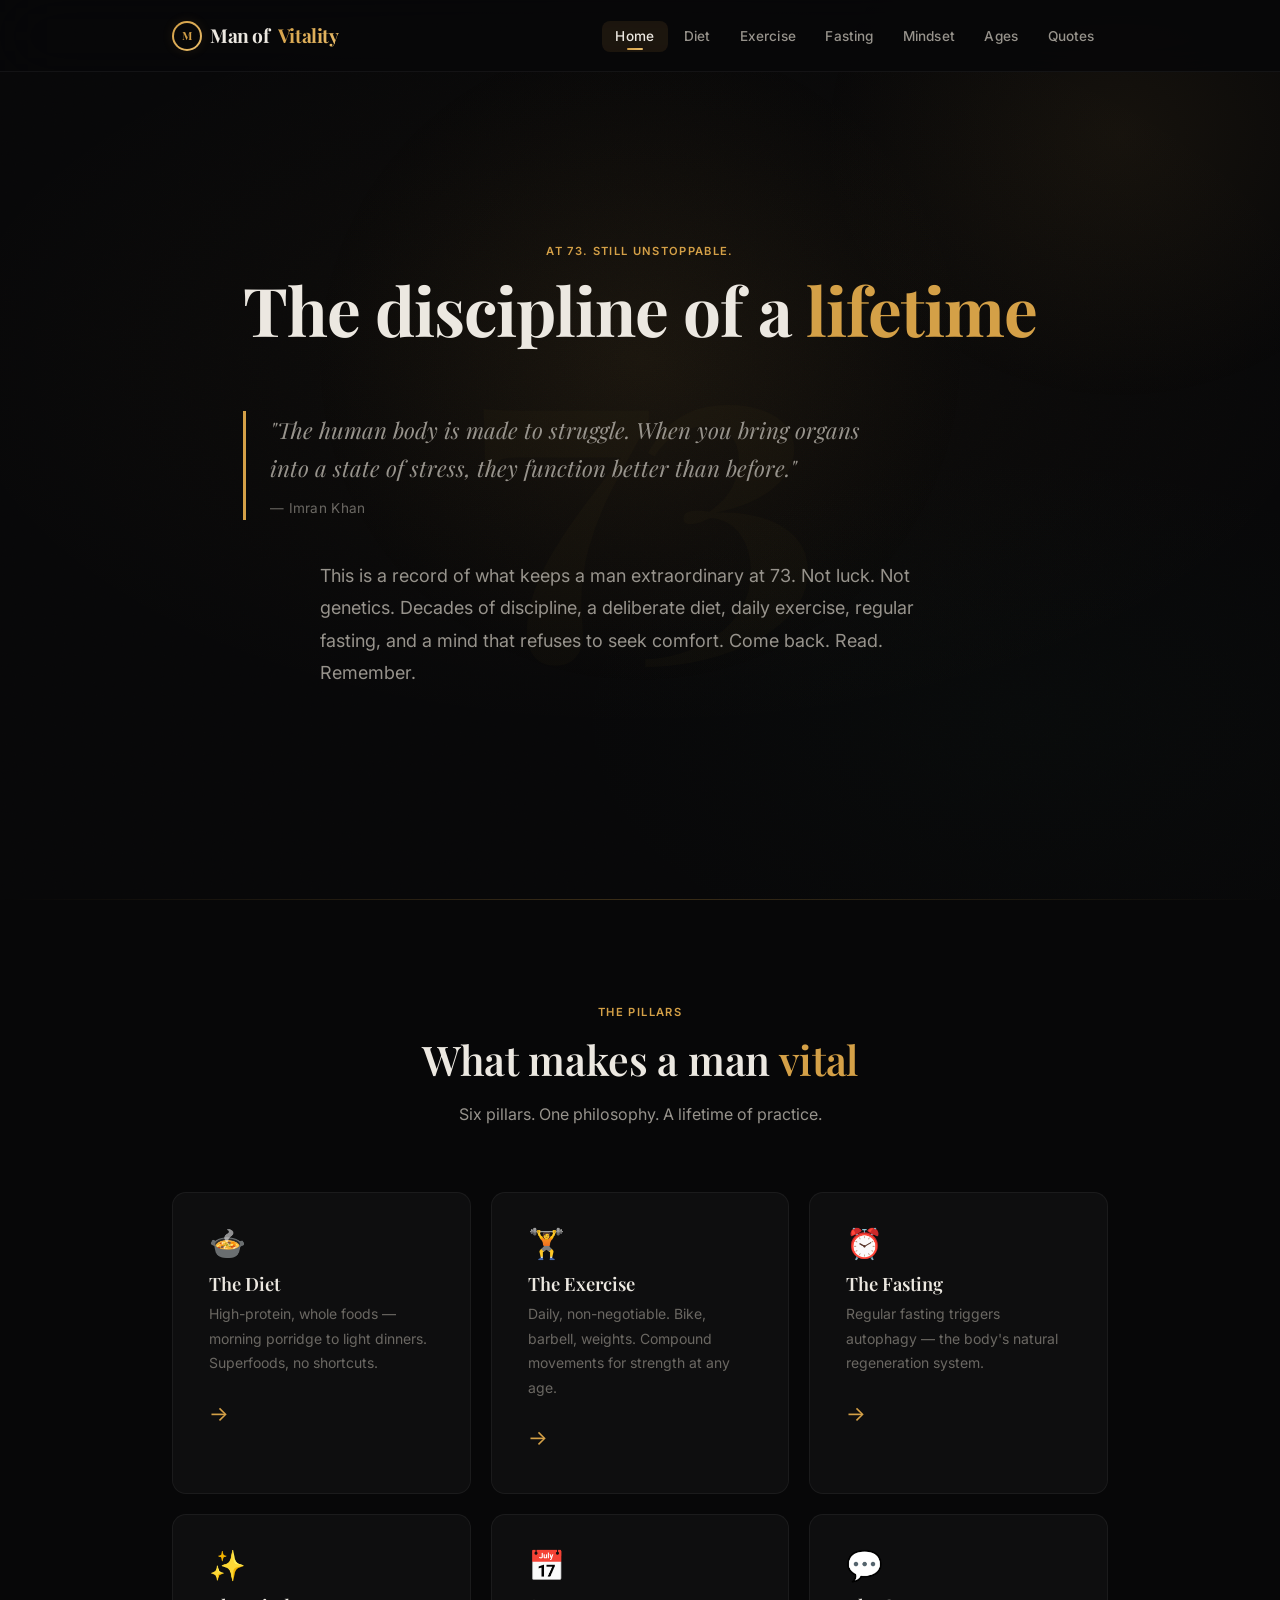
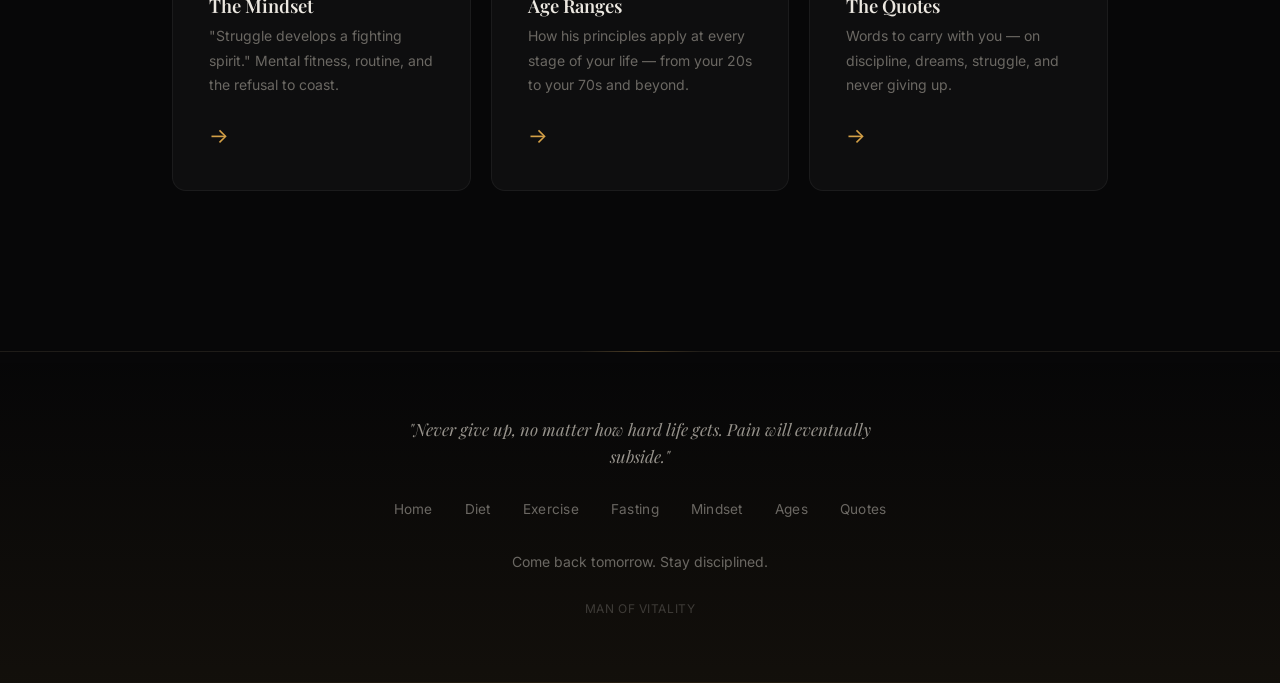
==== commit 6ee4e8a4: "Add files via upload" ====
--- a/index.html
+++ b/index.html
@@ -5,6 +5,7 @@
   <meta name="viewport" content="width=device-width, initial-scale=1.0">
   <title>Man of Vitality — Discipline, Health & Mindset</title>
   <meta name="description" content="The lifestyle, discipline, diet, and mindset of Imran Khan at 73 — a daily reminder of what it means to live with purpose.">
+  <link rel="icon" type="image/svg+xml" href="data:image/svg+xml,%3Csvg xmlns='http://www.w3.org/2000/svg' viewBox='0 0 100 100'%3E%3Crect width='100' height='100' rx='20' fill='%23070708'/%3E%3Cpath d='M50 20 L75 50 L50 80 L25 50 Z' fill='%23d4a047'/%3E%3C/svg%3E">
   <link rel="preconnect" href="https://fonts.googleapis.com">
   <link rel="preconnect" href="https://fonts.gstatic.com" crossorigin>
   <link href="https://fonts.googleapis.com/css2?family=Inter:wght@400;500;600&family=Playfair+Display:ital,wght@0,600;0,700;1,600&display=swap" rel="stylesheet">
--- a/styles.css
+++ b/styles.css
@@ -199,19 +199,21 @@
 }
 
 .nav-logo .logo-mark {
-  width: 28px;
-  height: 28px;
-  border: 2px solid var(--accent);
+  width: 30px;
+  height: 30px;
+  border: 2px solid transparent;
   border-radius: 50%;
   display: inline-flex;
   align-items: center;
   justify-content: center;
-  font-size: 0.65rem;
-  font-family: var(--font-body);
+  font-size: 0.7rem;
+  font-family: var(--font-heading);
   color: var(--accent);
-  font-weight: 600;
-  letter-spacing: 0.02em;
+  font-weight: 700;
   flex-shrink: 0;
+  background: linear-gradient(var(--bg), var(--bg)) padding-box,
+              linear-gradient(135deg, var(--accent-grad-1), var(--accent-grad-2)) border-box;
+  box-shadow: 0 0 12px var(--accent-dim);
 }
 
 .nav-logo .accent {
@@ -1776,9 +1778,9 @@
   }
 
   .nav-logo .logo-mark {
-    width: 24px;
-    height: 24px;
-    font-size: 0.55rem;
+    width: 26px;
+    height: 26px;
+    font-size: 0.6rem;
   }
 }
 
